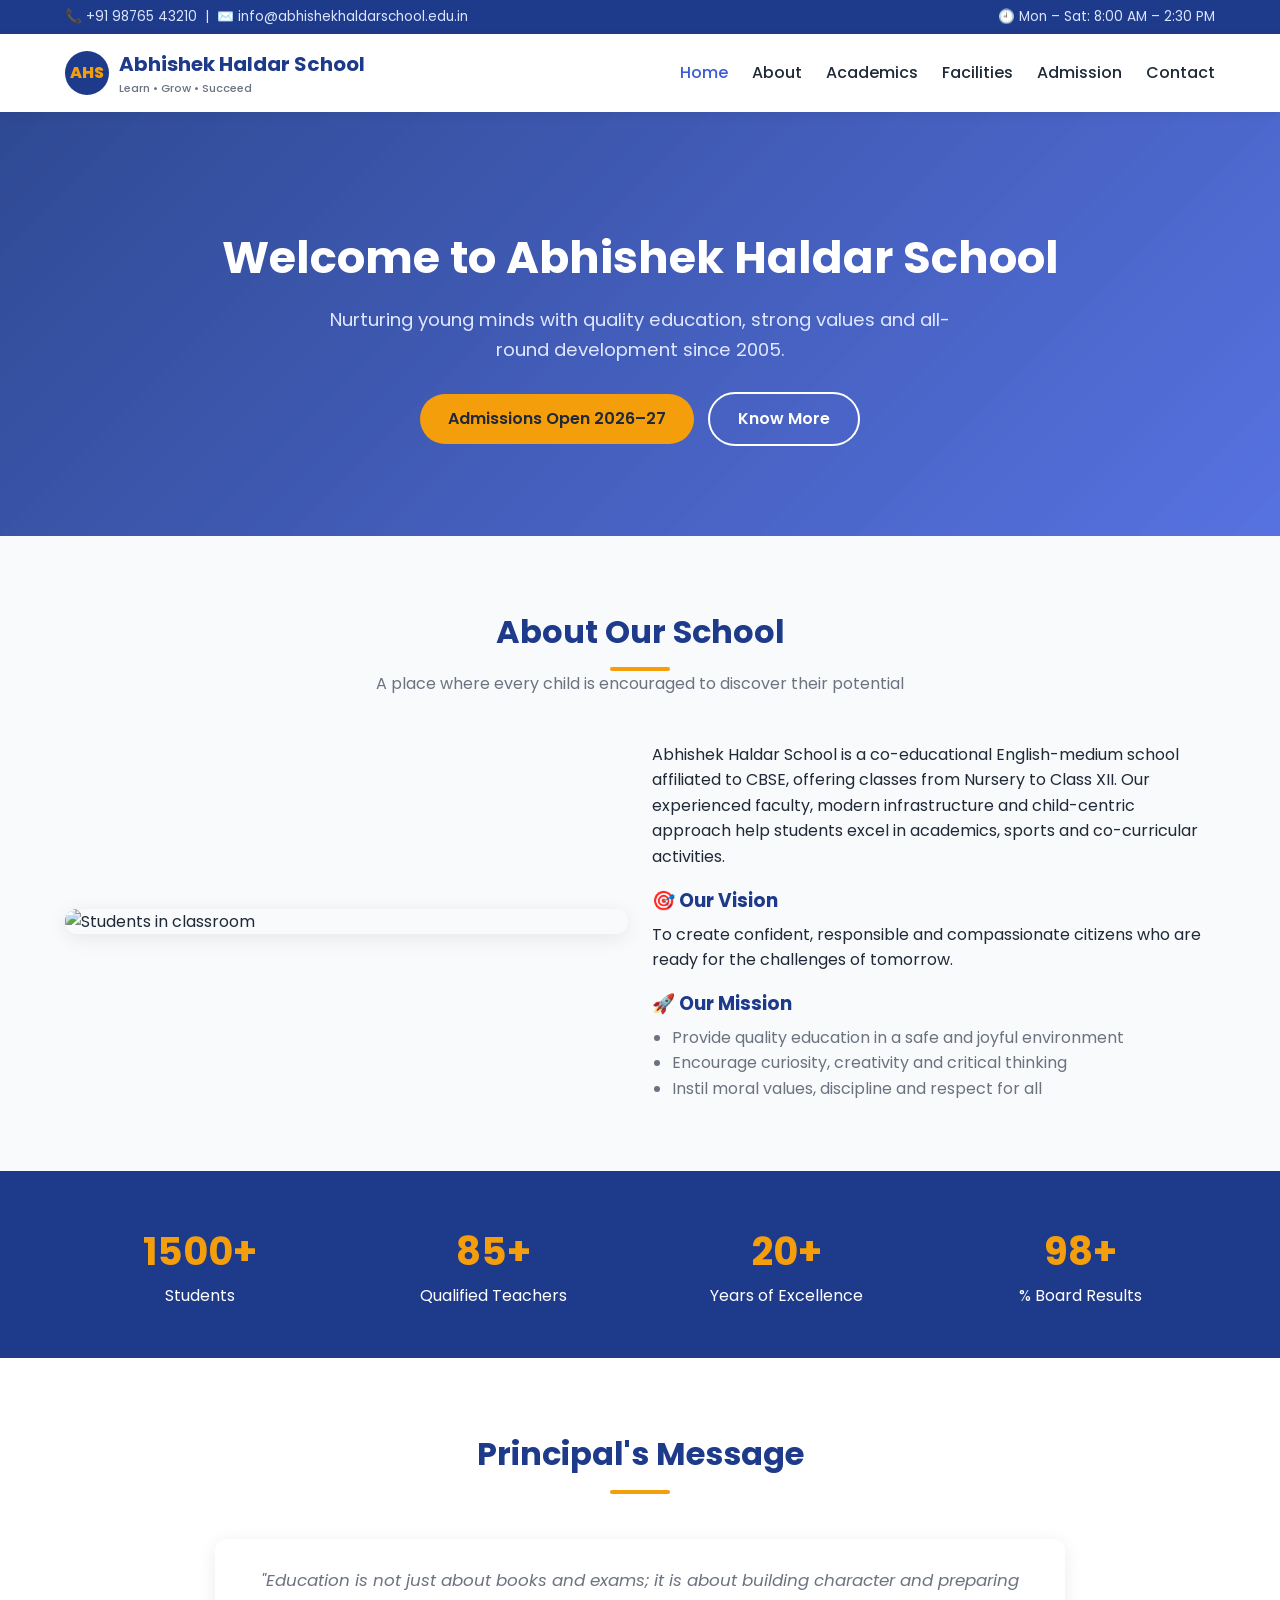
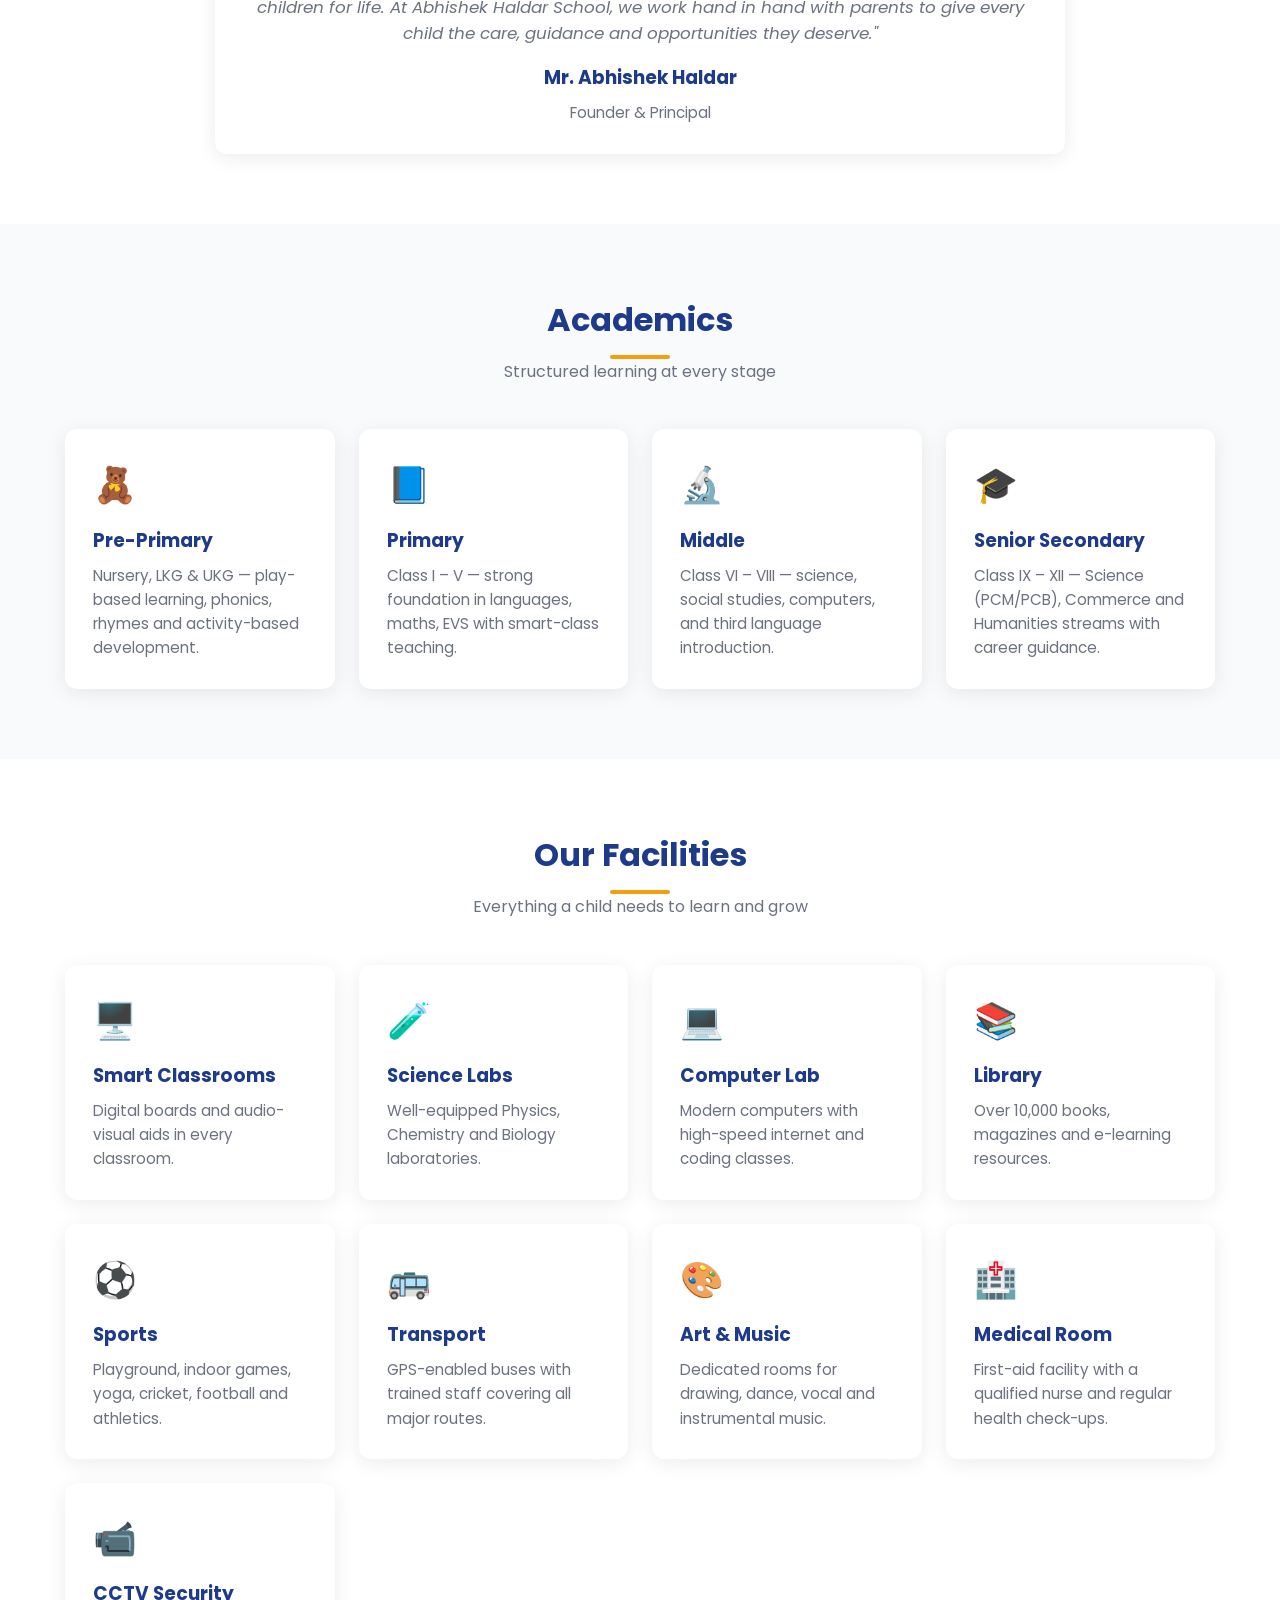
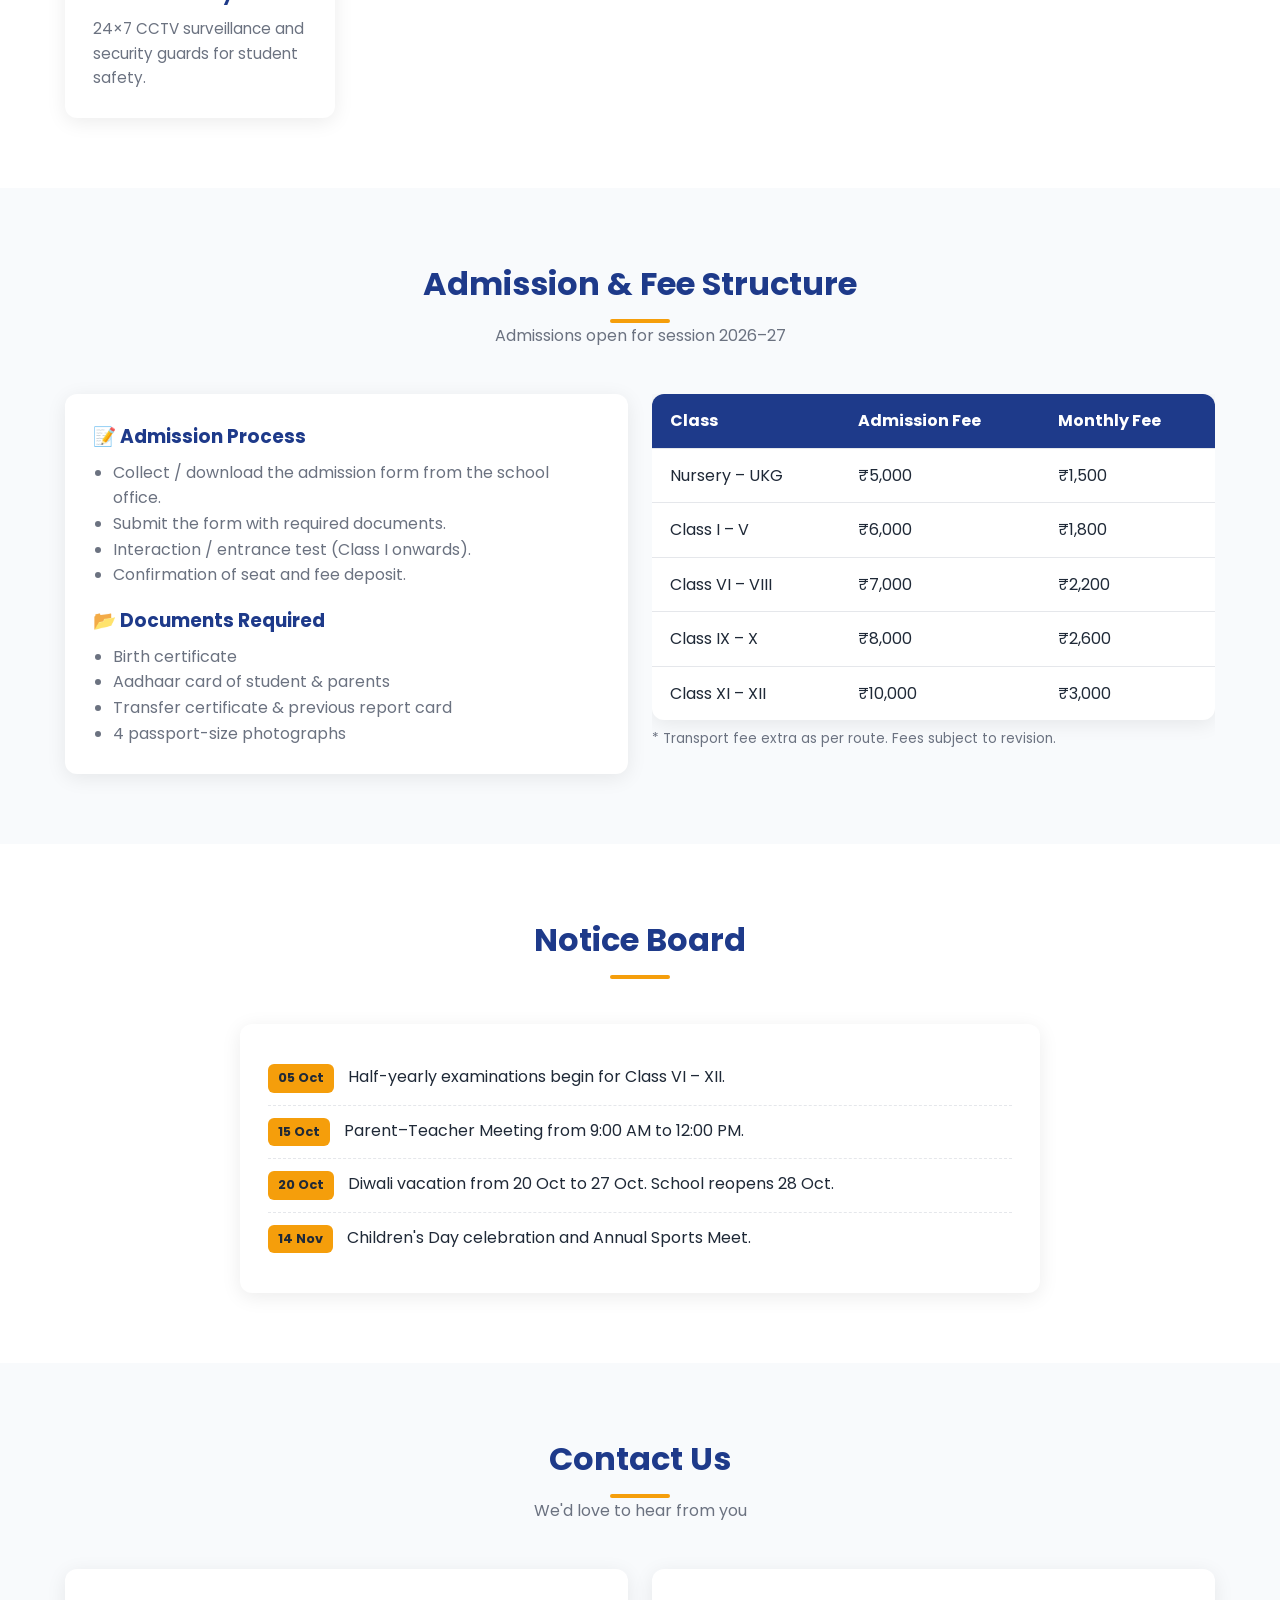
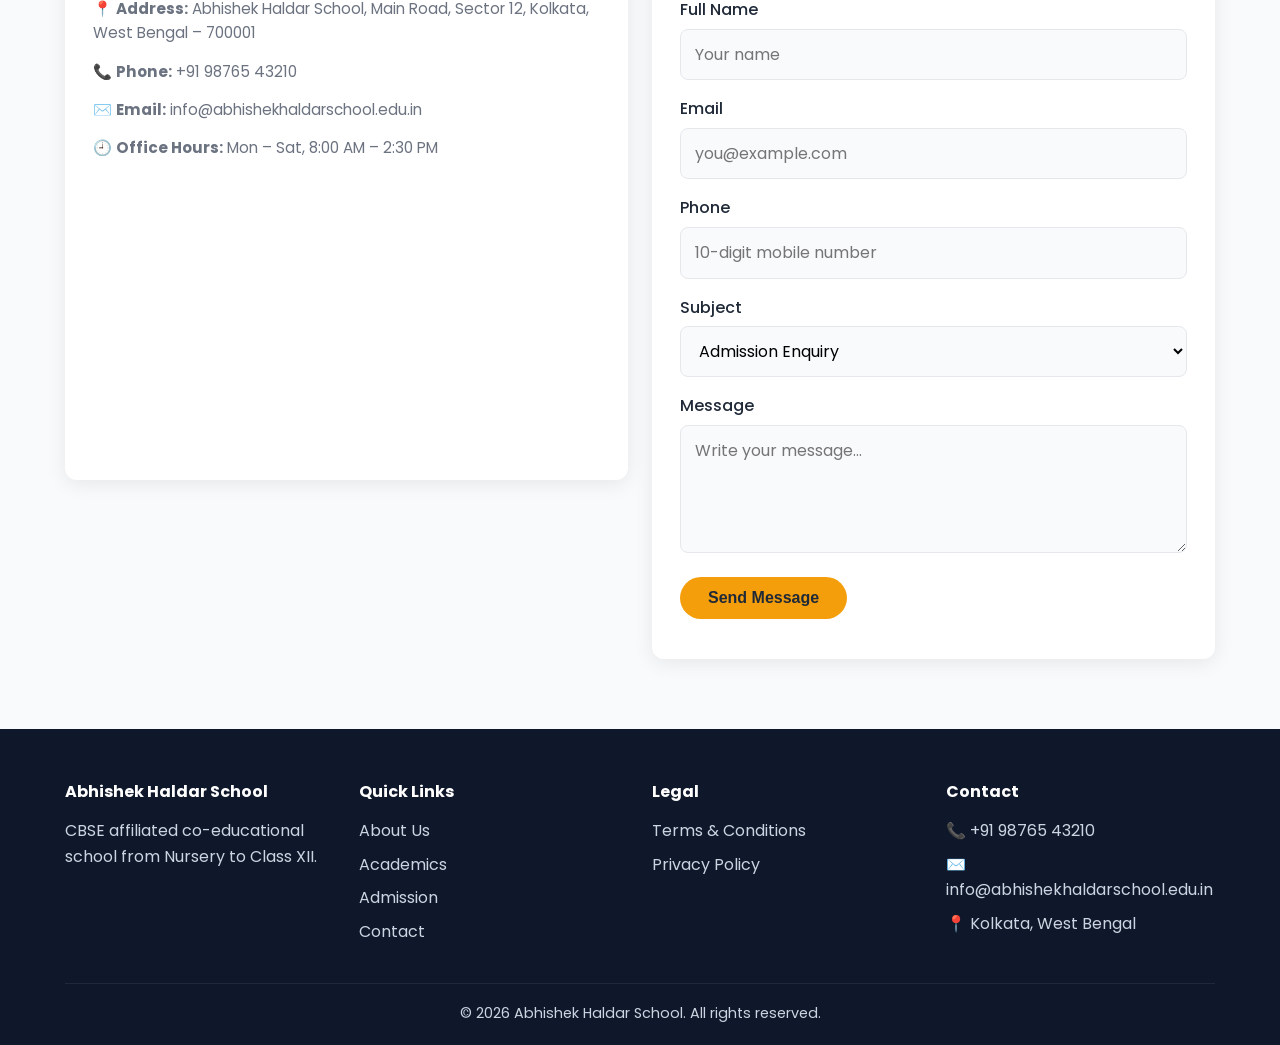
==== index.html @ 95cd35b5 "Add Abhishek Haldar School website with terms and privacy pages Co-Authored-By: Claude Opus 5.5 <nor" ====
<!DOCTYPE html>
<html lang="en">
<head>
  <meta charset="UTF-8" />
  <meta name="viewport" content="width=device-width, initial-scale=1.0" />
  <title>Abhishek Haldar School | Learn, Grow, Succeed</title>
  <meta name="description" content="Abhishek Haldar School - CBSE affiliated co-educational school from Nursery to Class XII, focused on quality education and holistic development." />
  <link rel="preconnect" href="https://fonts.googleapis.com" />
  <link href="https://fonts.googleapis.com/css2?family=Poppins:wght@400;500;600;700;800&display=swap" rel="stylesheet" />
  <link rel="stylesheet" href="style.css" />
</head>
<body>

  <div class="topbar">
    <div class="container">
      <span>📞 +91 98765 43210 &nbsp;|&nbsp; ✉️ info@abhishekhaldarschool.edu.in</span>
      <span>🕘 Mon – Sat: 8:00 AM – 2:30 PM</span>
    </div>
  </div>

  <header>
    <div class="container nav">
      <a href="index.html" class="logo">
        <div class="logo-badge">AHS</div>
        <div>Abhishek Haldar School<small>Learn • Grow • Succeed</small></div>
      </a>
      <button class="menu-toggle" aria-label="Open menu">☰</button>
      <ul class="nav-links">
        <li><a href="#home" class="active">Home</a></li>
        <li><a href="#about">About</a></li>
        <li><a href="#academics">Academics</a></li>
        <li><a href="#facilities">Facilities</a></li>
        <li><a href="#admission">Admission</a></li>
        <li><a href="#contact">Contact</a></li>
      </ul>
    </div>
  </header>

  <!-- Hero -->
  <section class="hero" id="home">
    <div class="container">
      <h1>Welcome to Abhishek Haldar School</h1>
      <p>Nurturing young minds with quality education, strong values and all-round development since 2005.</p>
      <a href="#admission" class="btn btn-primary">Admissions Open 2026–27</a>
      <a href="#about" class="btn btn-outline">Know More</a>
    </div>
  </section>

  <!-- About -->
  <section id="about">
    <div class="container">
      <div class="section-title">
        <h2>About Our School</h2>
        <p>A place where every child is encouraged to discover their potential</p>
      </div>
      <div class="grid grid-2">
        <img class="about-img reveal" src="https://images.unsplash.com/photo-1503676260728-1c00da094a0b?w=900" alt="Students in classroom" />
        <div class="about-text reveal">
          <p>Abhishek Haldar School is a co-educational English-medium school affiliated to CBSE, offering classes from Nursery to Class XII. Our experienced faculty, modern infrastructure and child-centric approach help students excel in academics, sports and co-curricular activities.</p>
          <h3>🎯 Our Vision</h3>
          <p>To create confident, responsible and compassionate citizens who are ready for the challenges of tomorrow.</p>
          <h3>🚀 Our Mission</h3>
          <ul>
            <li>Provide quality education in a safe and joyful environment</li>
            <li>Encourage curiosity, creativity and critical thinking</li>
            <li>Instil moral values, discipline and respect for all</li>
          </ul>
        </div>
      </div>
    </div>
  </section>

  <!-- Stats -->
  <div class="stats">
    <div class="container grid grid-4">
      <div class="stat"><h3 class="counter" data-target="1500">0</h3><p>Students</p></div>
      <div class="stat"><h3 class="counter" data-target="85">0</h3><p>Qualified Teachers</p></div>
      <div class="stat"><h3 class="counter" data-target="20">0</h3><p>Years of Excellence</p></div>
      <div class="stat"><h3 class="counter" data-target="98">0</h3><p>% Board Results</p></div>
    </div>
  </div>

  <!-- Principal message -->
  <section class="alt-bg">
    <div class="container">
      <div class="section-title"><h2>Principal's Message</h2></div>
      <div class="card reveal" style="max-width:850px;margin:auto;text-align:center;">
        <p style="font-size:1.05rem;font-style:italic;">"Education is not just about books and exams; it is about building character and preparing children for life. At Abhishek Haldar School, we work hand in hand with parents to give every child the care, guidance and opportunities they deserve."</p>
        <h3 style="margin-top:16px;">Mr. Abhishek Haldar</h3>
        <p>Founder &amp; Principal</p>
      </div>
    </div>
  </section>

  <!-- Academics -->
  <section id="academics">
    <div class="container">
      <div class="section-title">
        <h2>Academics</h2>
        <p>Structured learning at every stage</p>
      </div>
      <div class="grid grid-4">
        <div class="card reveal"><div class="icon">🧸</div><h3>Pre-Primary</h3><p>Nursery, LKG &amp; UKG — play-based learning, phonics, rhymes and activity-based development.</p></div>
        <div class="card reveal"><div class="icon">📘</div><h3>Primary</h3><p>Class I – V — strong foundation in languages, maths, EVS with smart-class teaching.</p></div>
        <div class="card reveal"><div class="icon">🔬</div><h3>Middle</h3><p>Class VI – VIII — science, social studies, computers, and third language introduction.</p></div>
        <div class="card reveal"><div class="icon">🎓</div><h3>Senior Secondary</h3><p>Class IX – XII — Science (PCM/PCB), Commerce and Humanities streams with career guidance.</p></div>
      </div>
    </div>
  </section>

  <!-- Facilities -->
  <section id="facilities" class="alt-bg">
    <div class="container">
      <div class="section-title">
        <h2>Our Facilities</h2>
        <p>Everything a child needs to learn and grow</p>
      </div>
      <div class="grid grid-3">
        <div class="card reveal"><div class="icon">🖥️</div><h3>Smart Classrooms</h3><p>Digital boards and audio-visual aids in every classroom.</p></div>
        <div class="card reveal"><div class="icon">🧪</div><h3>Science Labs</h3><p>Well-equipped Physics, Chemistry and Biology laboratories.</p></div>
        <div class="card reveal"><div class="icon">💻</div><h3>Computer Lab</h3><p>Modern computers with high-speed internet and coding classes.</p></div>
        <div class="card reveal"><div class="icon">📚</div><h3>Library</h3><p>Over 10,000 books, magazines and e-learning resources.</p></div>
        <div class="card reveal"><div class="icon">⚽</div><h3>Sports</h3><p>Playground, indoor games, yoga, cricket, football and athletics.</p></div>
        <div class="card reveal"><div class="icon">🚌</div><h3>Transport</h3><p>GPS-enabled buses with trained staff covering all major routes.</p></div>
        <div class="card reveal"><div class="icon">🎨</div><h3>Art &amp; Music</h3><p>Dedicated rooms for drawing, dance, vocal and instrumental music.</p></div>
        <div class="card reveal"><div class="icon">🏥</div><h3>Medical Room</h3><p>First-aid facility with a qualified nurse and regular health check-ups.</p></div>
        <div class="card reveal"><div class="icon">📹</div><h3>CCTV Security</h3><p>24×7 CCTV surveillance and security guards for student safety.</p></div>
      </div>
    </div>
  </section>

  <!-- Admission -->
  <section id="admission">
    <div class="container">
      <div class="section-title">
        <h2>Admission &amp; Fee Structure</h2>
        <p>Admissions open for session 2026–27</p>
      </div>
      <div class="grid grid-2" style="align-items:start;">
        <div class="card reveal">
          <h3>📝 Admission Process</h3>
          <ul style="padding-left:20px;color:var(--muted);">
            <li>Collect / download the admission form from the school office.</li>
            <li>Submit the form with required documents.</li>
            <li>Interaction / entrance test (Class I onwards).</li>
            <li>Confirmation of seat and fee deposit.</li>
          </ul>
          <h3 style="margin-top:18px;">📂 Documents Required</h3>
          <ul style="padding-left:20px;color:var(--muted);">
            <li>Birth certificate</li>
            <li>Aadhaar card of student &amp; parents</li>
            <li>Transfer certificate &amp; previous report card</li>
            <li>4 passport-size photographs</li>
          </ul>
        </div>
        <div class="table-wrap reveal">
          <table>
            <thead><tr><th>Class</th><th>Admission Fee</th><th>Monthly Fee</th></tr></thead>
            <tbody>
              <tr><td>Nursery – UKG</td><td>₹5,000</td><td>₹1,500</td></tr>
              <tr><td>Class I – V</td><td>₹6,000</td><td>₹1,800</td></tr>
              <tr><td>Class VI – VIII</td><td>₹7,000</td><td>₹2,200</td></tr>
              <tr><td>Class IX – X</td><td>₹8,000</td><td>₹2,600</td></tr>
              <tr><td>Class XI – XII</td><td>₹10,000</td><td>₹3,000</td></tr>
            </tbody>
          </table>
          <p style="font-size:0.85rem;color:var(--muted);margin-top:8px;">* Transport fee extra as per route. Fees subject to revision.</p>
        </div>
      </div>
    </div>
  </section>

  <!-- Notice board -->
  <section class="alt-bg">
    <div class="container">
      <div class="section-title"><h2>Notice Board</h2></div>
      <div class="card reveal" style="max-width:800px;margin:auto;">
        <ul class="notice-list">
          <li><span class="notice-date">05 Oct</span><span>Half-yearly examinations begin for Class VI – XII.</span></li>
          <li><span class="notice-date">15 Oct</span><span>Parent–Teacher Meeting from 9:00 AM to 12:00 PM.</span></li>
          <li><span class="notice-date">20 Oct</span><span>Diwali vacation from 20 Oct to 27 Oct. School reopens 28 Oct.</span></li>
          <li><span class="notice-date">14 Nov</span><span>Children's Day celebration and Annual Sports Meet.</span></li>
        </ul>
      </div>
    </div>
  </section>

  <!-- Contact -->
  <section id="contact">
    <div class="container">
      <div class="section-title">
        <h2>Contact Us</h2>
        <p>We'd love to hear from you</p>
      </div>
      <div class="grid grid-2" style="align-items:start;">
        <div class="contact-info card reveal">
          <p>📍 <strong>Address:</strong> Abhishek Haldar School, Main Road, Sector 12, Kolkata, West Bengal – 700001</p>
          <p>📞 <strong>Phone:</strong> +91 98765 43210</p>
          <p>✉️ <strong>Email:</strong> info@abhishekhaldarschool.edu.in</p>
          <p>🕘 <strong>Office Hours:</strong> Mon – Sat, 8:00 AM – 2:30 PM</p>
          <iframe class="map" loading="lazy" title="School location"
            src="https://www.google.com/maps?q=Kolkata&output=embed"></iframe>
        </div>
        <form id="contactForm" class="card reveal" novalidate>
          <div class="form-group"><label for="name">Full Name</label><input id="name" type="text" placeholder="Your name" /></div>
          <div class="form-group"><label for="email">Email</label><input id="email" type="email" placeholder="you@example.com" /></div>
          <div class="form-group"><label for="phone">Phone</label><input id="phone" type="tel" placeholder="10-digit mobile number" /></div>
          <div class="form-group">
            <label for="subject">Subject</label>
            <select id="subject">
              <option>Admission Enquiry</option>
              <option>Fee Related</option>
              <option>Transport</option>
              <option>General Enquiry</option>
            </select>
          </div>
          <div class="form-group"><label for="message">Message</label><textarea id="message" rows="4" placeholder="Write your message..."></textarea></div>
          <button type="submit" class="btn btn-primary">Send Message</button>
          <p class="form-msg" id="formMsg"></p>
        </form>
      </div>
    </div>
  </section>

  <footer>
    <div class="container grid grid-4">
      <div>
        <h4>Abhishek Haldar School</h4>
        <p>CBSE affiliated co-educational school from Nursery to Class XII.</p>
      </div>
      <div>
        <h4>Quick Links</h4>
        <ul>
          <li><a href="#about">About Us</a></li>
          <li><a href="#academics">Academics</a></li>
          <li><a href="#admission">Admission</a></li>
          <li><a href="#contact">Contact</a></li>
        </ul>
      </div>
      <div>
        <h4>Legal</h4>
        <ul>
          <li><a href="terms.html">Terms &amp; Conditions</a></li>
          <li><a href="privacy.html">Privacy Policy</a></li>
        </ul>
      </div>
      <div>
        <h4>Contact</h4>
        <ul>
          <li>📞 +91 98765 43210</li>
          <li>✉️ info@abhishekhaldarschool.edu.in</li>
          <li>📍 Kolkata, West Bengal</li>
        </ul>
      </div>
    </div>
    <div class="container footer-bottom">
      © <span class="year"></span> Abhishek Haldar School. All rights reserved.
    </div>
  </footer>

  <button id="backToTop" aria-label="Back to top">↑</button>
  <script src="script.js"></script>
</body>
</html>
---- style.css ----
:root {
  --primary: #1e3a8a;
  --primary-light: #3b5bdb;
  --accent: #f59e0b;
  --text: #1f2937;
  --muted: #6b7280;
  --bg: #f8fafc;
  --white: #ffffff;
  --border: #e5e7eb;
  --radius: 12px;
  --shadow: 0 4px 20px rgba(0, 0, 0, 0.08);
}

* { margin: 0; padding: 0; box-sizing: border-box; }

html { scroll-behavior: smooth; }

body {
  font-family: "Poppins", "Segoe UI", Arial, sans-serif;
  color: var(--text);
  background: var(--bg);
  line-height: 1.6;
}

a { color: var(--primary-light); text-decoration: none; }
img { max-width: 100%; display: block; }

.container { width: 90%; max-width: 1150px; margin: 0 auto; }

/* ---------- Top bar ---------- */
.topbar {
  background: var(--primary);
  color: #dbe4ff;
  font-size: 0.85rem;
  padding: 6px 0;
}
.topbar .container { display: flex; justify-content: space-between; flex-wrap: wrap; gap: 8px; }

/* ---------- Header / Nav ---------- */
header {
  background: var(--white);
  box-shadow: 0 2px 10px rgba(0, 0, 0, 0.06);
  position: sticky;
  top: 0;
  z-index: 100;
}
.nav { display: flex; align-items: center; justify-content: space-between; padding: 14px 0; }
.logo { display: flex; align-items: center; gap: 10px; color: var(--primary); font-weight: 700; font-size: 1.25rem; }
.logo-badge {
  width: 44px; height: 44px; border-radius: 50%;
  background: var(--primary); color: var(--accent);
  display: grid; place-items: center; font-weight: 800; font-size: 1rem;
}
.logo small { display: block; font-size: 0.7rem; color: var(--muted); font-weight: 500; }

.nav-links { display: flex; gap: 24px; list-style: none; }
.nav-links a { color: var(--text); font-weight: 500; transition: color 0.2s; }
.nav-links a:hover, .nav-links a.active { color: var(--primary-light); }

.menu-toggle { display: none; background: none; border: none; font-size: 1.6rem; cursor: pointer; color: var(--primary); }

/* ---------- Hero ---------- */
.hero {
  background: linear-gradient(135deg, rgba(30, 58, 138, 0.92), rgba(59, 91, 219, 0.85)),
    url("https://images.unsplash.com/photo-1580582932707-520aed937b7b?w=1600") center/cover;
  color: var(--white);
  padding: 110px 0 90px;
  text-align: center;
}
.hero h1 { font-size: 2.8rem; margin-bottom: 12px; }
.hero p { font-size: 1.15rem; max-width: 650px; margin: 0 auto 28px; color: #e0e7ff; }

.btn {
  display: inline-block; padding: 12px 28px; border-radius: 30px;
  font-weight: 600; transition: transform 0.2s, background 0.2s; cursor: pointer; border: none; font-size: 1rem;
}
.btn-primary { background: var(--accent); color: #1f2937; }
.btn-primary:hover { transform: translateY(-2px); background: #fbbf24; }
.btn-outline { border: 2px solid var(--white); color: var(--white); margin-left: 10px; }
.btn-outline:hover { background: var(--white); color: var(--primary); }

/* ---------- Sections ---------- */
section { padding: 70px 0; }
.section-title { text-align: center; margin-bottom: 45px; }
.section-title h2 { font-size: 2rem; color: var(--primary); }
.section-title p { color: var(--muted); }
.section-title h2::after {
  content: ""; display: block; width: 60px; height: 4px;
  background: var(--accent); margin: 10px auto 0; border-radius: 2px;
}

.grid { display: grid; gap: 24px; }
.grid-2 { grid-template-columns: repeat(auto-fit, minmax(300px, 1fr)); align-items: center; }
.grid-3 { grid-template-columns: repeat(auto-fit, minmax(260px, 1fr)); }
.grid-4 { grid-template-columns: repeat(auto-fit, minmax(200px, 1fr)); }

.card {
  background: var(--white); border-radius: var(--radius); padding: 28px;
  box-shadow: var(--shadow); transition: transform 0.25s;
}
.card:hover { transform: translateY(-5px); }
.card .icon { font-size: 2.2rem; margin-bottom: 12px; }
.card h3 { color: var(--primary); margin-bottom: 8px; }
.card p { color: var(--muted); font-size: 0.95rem; }

.about-img { border-radius: var(--radius); box-shadow: var(--shadow); }
.about-text h3 { color: var(--primary); margin: 16px 0 6px; }
.about-text ul { padding-left: 20px; color: var(--muted); }

/* ---------- Stats ---------- */
.stats { background: var(--primary); color: var(--white); text-align: center; padding: 50px 0; }
.stat h3 { font-size: 2.4rem; color: var(--accent); }

/* ---------- Table ---------- */
.table-wrap { overflow-x: auto; }
table { width: 100%; border-collapse: collapse; background: var(--white); border-radius: var(--radius); overflow: hidden; box-shadow: var(--shadow); }
th, td { padding: 14px 18px; text-align: left; border-bottom: 1px solid var(--border); }
th { background: var(--primary); color: var(--white); }
tr:last-child td { border-bottom: none; }

/* ---------- Notice board ---------- */
.notice-list { list-style: none; }
.notice-list li { padding: 12px 0; border-bottom: 1px dashed var(--border); display: flex; gap: 14px; }
.notice-list li:last-child { border-bottom: none; }
.notice-date { background: var(--accent); color: #1f2937; font-weight: 700; font-size: 0.8rem; border-radius: 6px; padding: 4px 10px; white-space: nowrap; height: fit-content; }

/* ---------- Contact ---------- */
.alt-bg { background: var(--white); }
form .form-group { margin-bottom: 16px; }
form label { display: block; font-weight: 500; margin-bottom: 6px; }
form input, form textarea, form select {
  width: 100%; padding: 12px 14px; border: 1px solid var(--border);
  border-radius: 8px; font: inherit; background: var(--bg);
}
form input:focus, form textarea:focus, form select:focus { outline: 2px solid var(--primary-light); border-color: transparent; }
.form-msg { margin-top: 12px; font-weight: 500; }
.form-msg.success { color: #16a34a; }
.form-msg.error { color: #dc2626; }
.contact-info p { margin-bottom: 14px; }
.map { width: 100%; height: 260px; border: 0; border-radius: var(--radius); margin-top: 10px; }

/* ---------- Legal pages ---------- */
.page-banner { background: var(--primary); color: var(--white); padding: 60px 0; text-align: center; }
.page-banner h1 { font-size: 2.3rem; }
.page-banner p { color: #c7d2fe; }
.legal { background: var(--white); border-radius: var(--radius); box-shadow: var(--shadow); padding: 40px; margin: -30px auto 60px; position: relative; max-width: 900px; }
.legal h2 { color: var(--primary); margin: 28px 0 10px; font-size: 1.3rem; }
.legal h2:first-of-type { margin-top: 0; }
.legal p, .legal li { color: #374151; margin-bottom: 8px; }
.legal ul { padding-left: 22px; }
.updated { color: var(--muted); font-size: 0.9rem; margin-bottom: 20px; }

/* ---------- Footer ---------- */
footer { background: #0f172a; color: #cbd5e1; padding: 50px 0 20px; }
footer h4 { color: var(--white); margin-bottom: 14px; }
footer ul { list-style: none; }
footer li { margin-bottom: 8px; }
footer a { color: #cbd5e1; }
footer a:hover { color: var(--accent); }
.footer-bottom { border-top: 1px solid #1e293b; margin-top: 30px; padding-top: 18px; text-align: center; font-size: 0.9rem; }

/* ---------- Back to top ---------- */
#backToTop {
  position: fixed; right: 20px; bottom: 20px; width: 44px; height: 44px; border-radius: 50%;
  background: var(--accent); border: none; font-size: 1.2rem; cursor: pointer;
  box-shadow: var(--shadow); display: none;
}

/* ---------- Reveal animation ---------- */
.reveal { opacity: 0; transform: translateY(30px); transition: all 0.6s ease; }
.reveal.visible { opacity: 1; transform: none; }

/* ---------- Responsive ---------- */
@media (max-width: 820px) {
  .menu-toggle { display: block; }
  .nav-links {
    position: absolute; top: 100%; left: 0; right: 0; background: var(--white);
    flex-direction: column; gap: 0; display: none; box-shadow: 0 8px 16px rgba(0, 0, 0, 0.08);
  }
  .nav-links.open { display: flex; }
  .nav-links li a { display: block; padding: 14px 5%; border-top: 1px solid var(--border); }
  .hero h1 { font-size: 2rem; }
  .btn-outline { margin: 12px 0 0; }
  .legal { padding: 24px; }
}
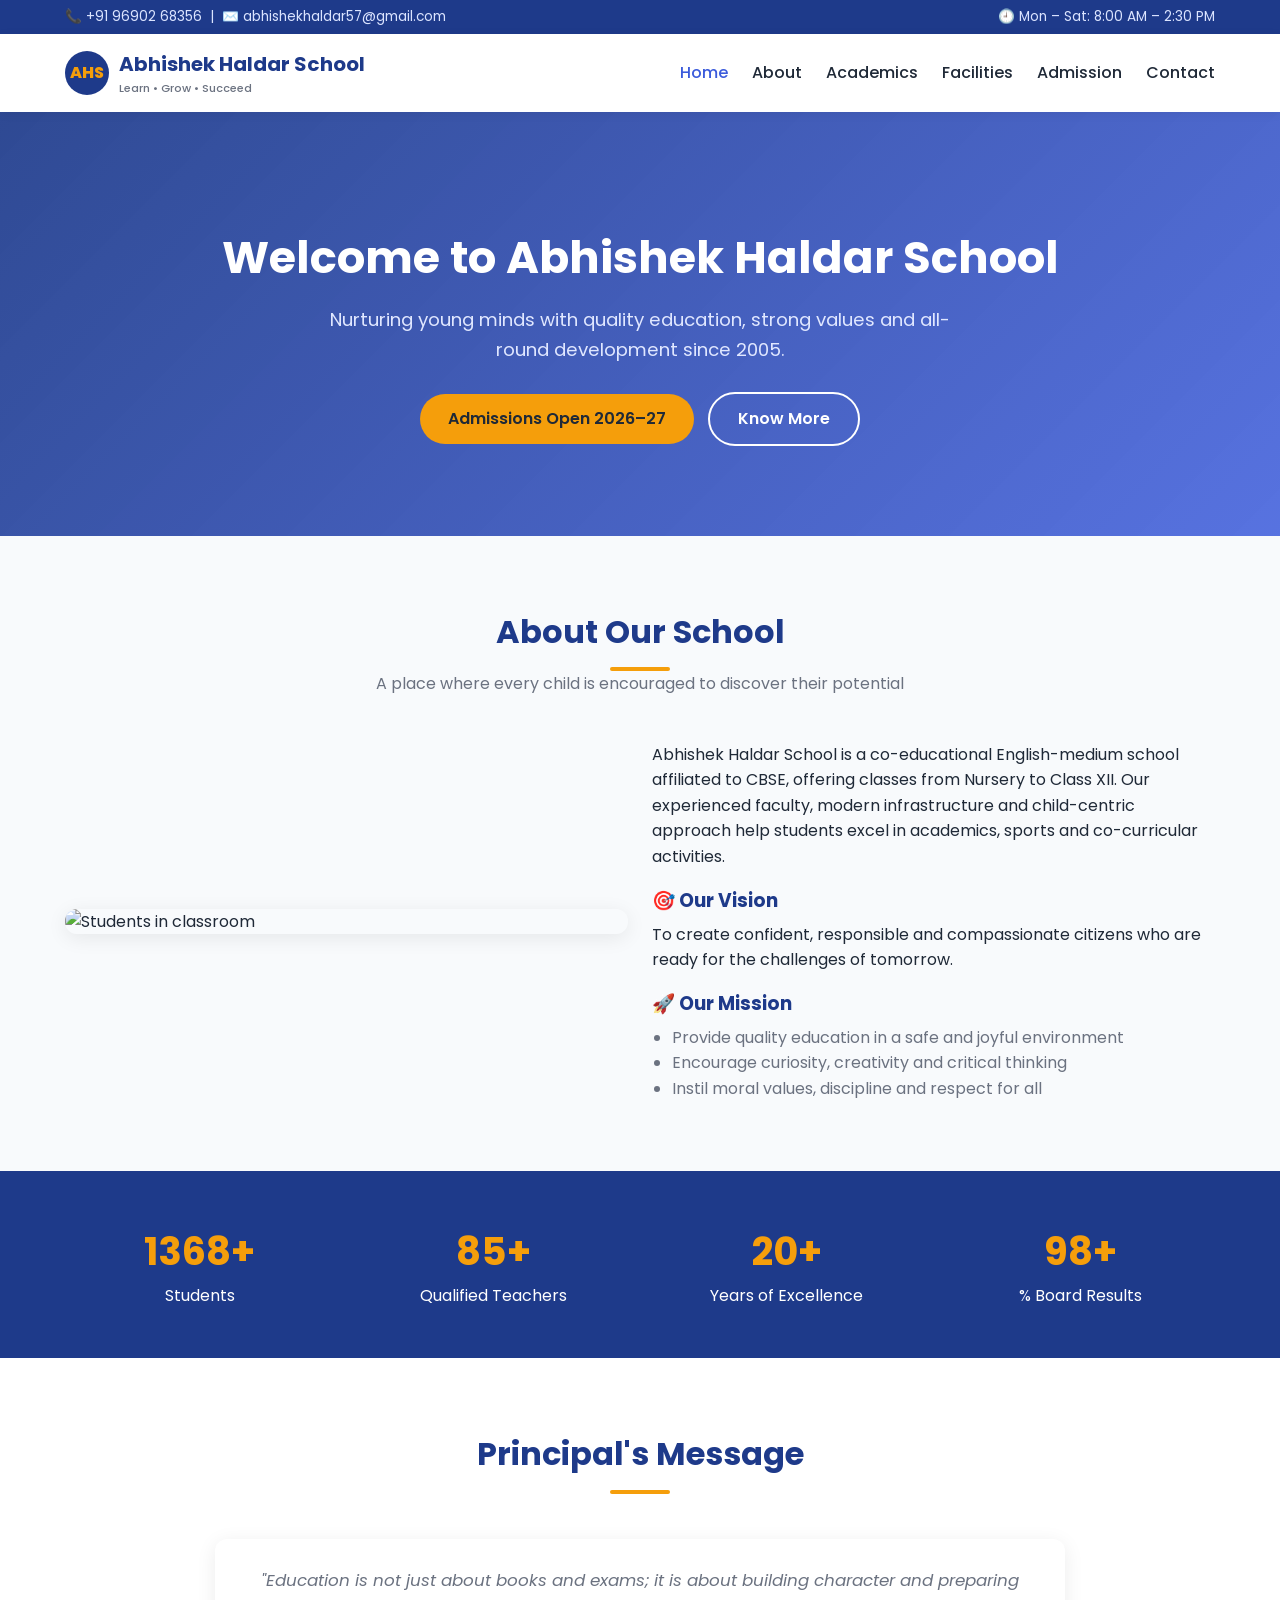
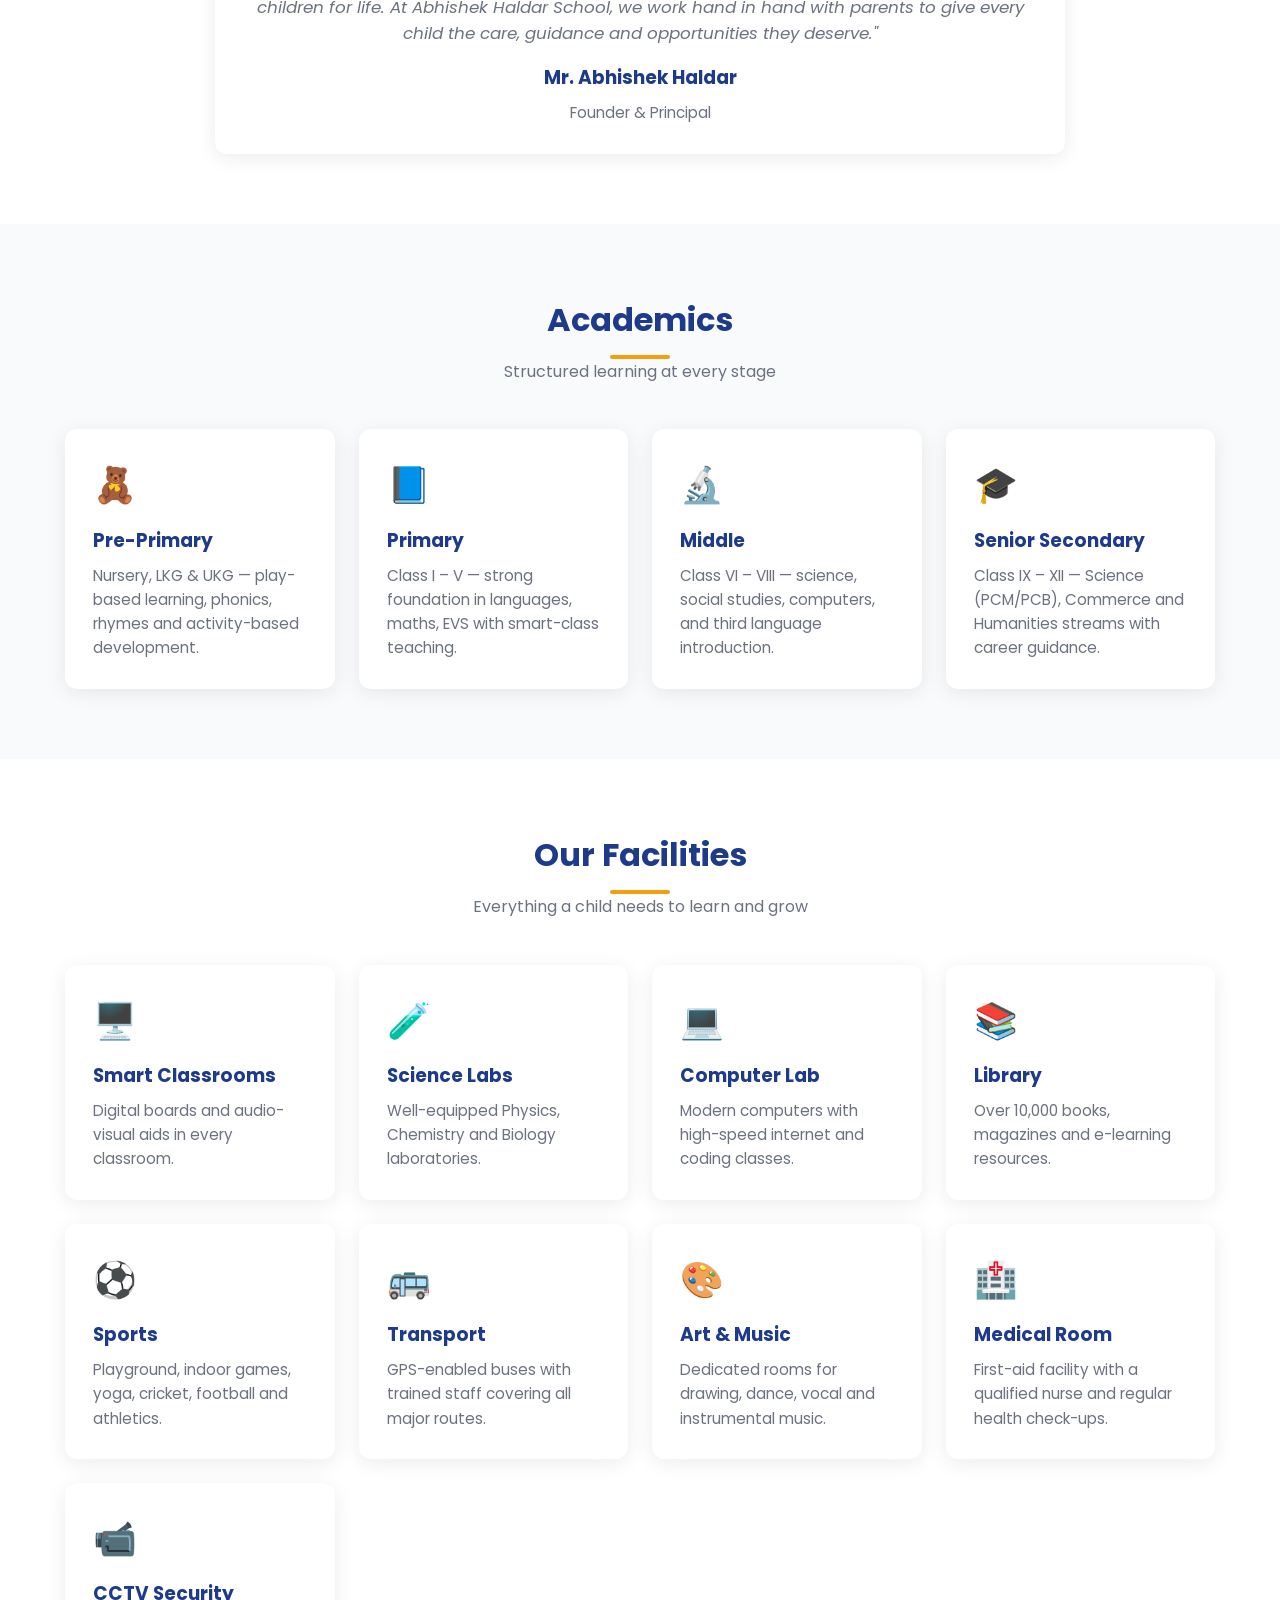
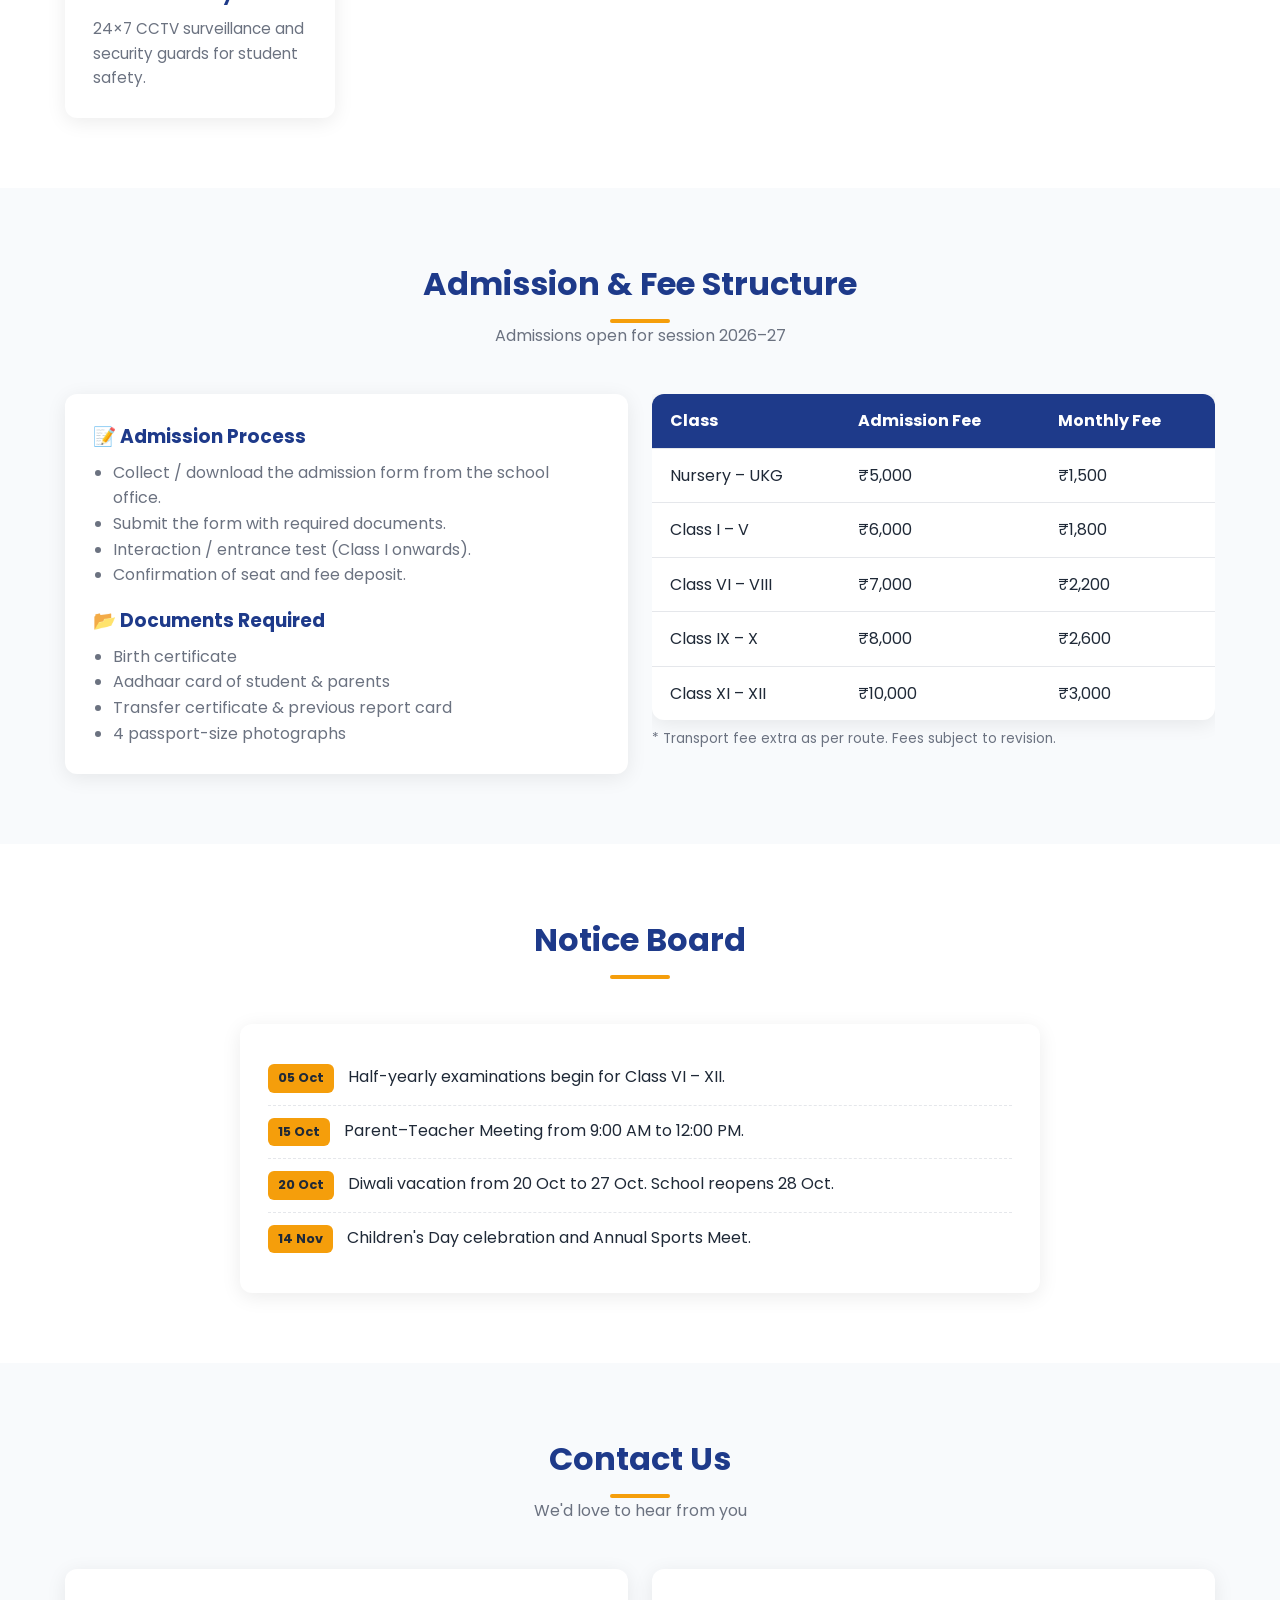
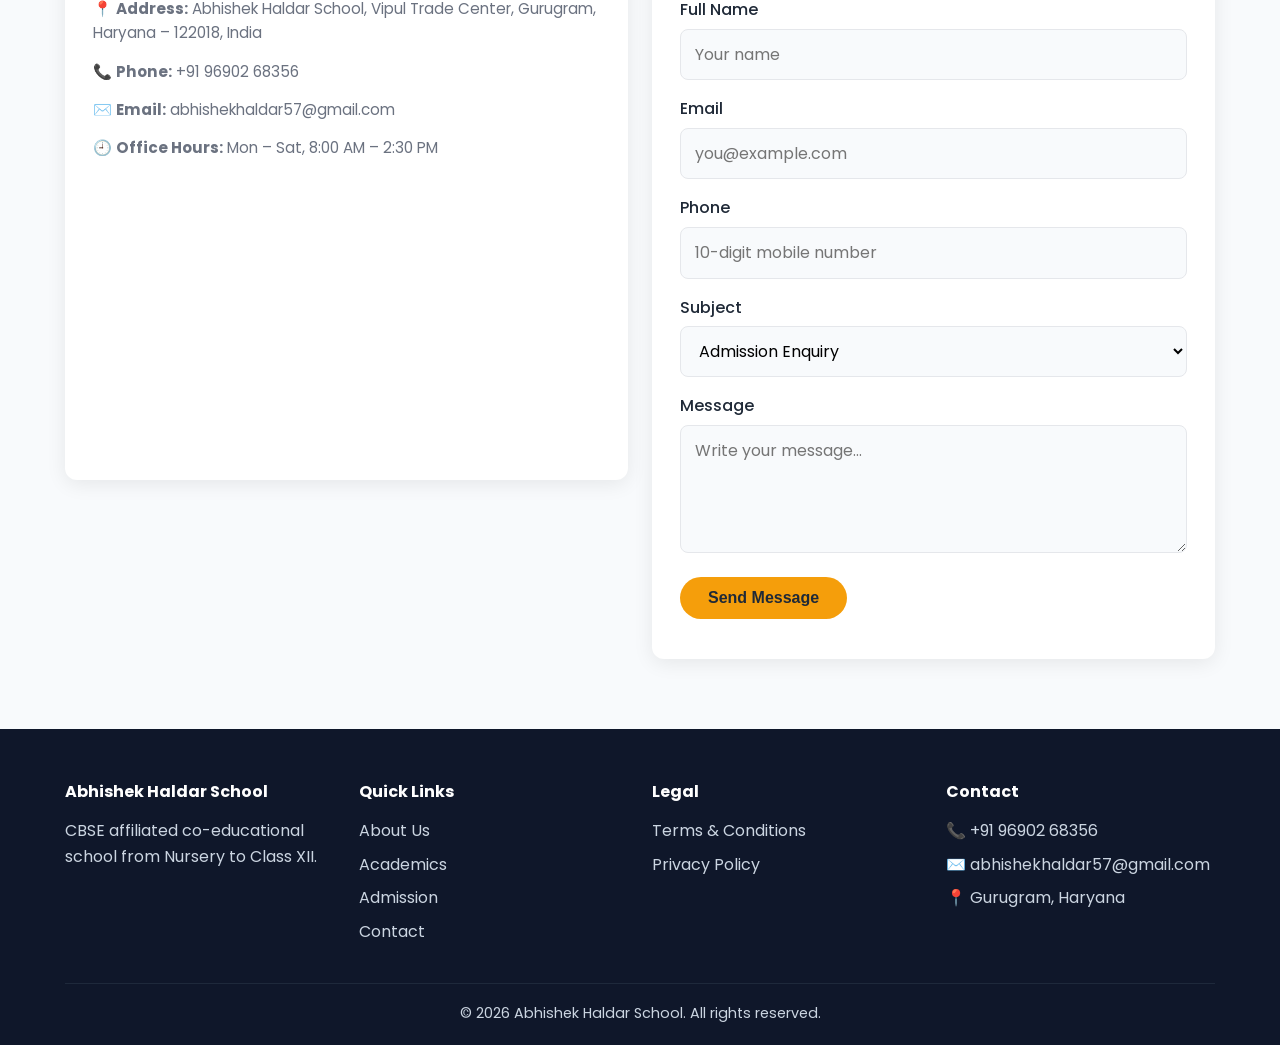
==== commit a33d1a97: "Update school contact details: phone, email and Gurugram address Co-Authored-By: Claude Opus 5.5 <no" ====
--- a/index.html
+++ b/index.html
@@ -13,7 +13,7 @@
 
   <div class="topbar">
     <div class="container">
-      <span>📞 +91 98765 43210 &nbsp;|&nbsp; ✉️ info@abhishekhaldarschool.edu.in</span>
+      <span>📞 +91 96902 68356 &nbsp;|&nbsp; ✉️ abhishekhaldar57@gmail.com</span>
       <span>🕘 Mon – Sat: 8:00 AM – 2:30 PM</span>
     </div>
   </div>
@@ -194,12 +194,12 @@
       </div>
       <div class="grid grid-2" style="align-items:start;">
         <div class="contact-info card reveal">
-          <p>📍 <strong>Address:</strong> Abhishek Haldar School, Main Road, Sector 12, Kolkata, West Bengal – 700001</p>
-          <p>📞 <strong>Phone:</strong> +91 98765 43210</p>
-          <p>✉️ <strong>Email:</strong> info@abhishekhaldarschool.edu.in</p>
+          <p>📍 <strong>Address:</strong> Abhishek Haldar School, Vipul Trade Center, Gurugram, Haryana – 122018, India</p>
+          <p>📞 <strong>Phone:</strong> +91 96902 68356</p>
+          <p>✉️ <strong>Email:</strong> abhishekhaldar57@gmail.com</p>
           <p>🕘 <strong>Office Hours:</strong> Mon – Sat, 8:00 AM – 2:30 PM</p>
           <iframe class="map" loading="lazy" title="School location"
-            src="https://www.google.com/maps?q=Kolkata&output=embed"></iframe>
+            src="https://www.google.com/maps?q=Vipul+Trade+Center+Gurugram+Haryana+122018&output=embed"></iframe>
         </div>
         <form id="contactForm" class="card reveal" novalidate>
           <div class="form-group"><label for="name">Full Name</label><input id="name" type="text" placeholder="Your name" /></div>
@@ -247,9 +247,9 @@
       <div>
         <h4>Contact</h4>
         <ul>
-          <li>📞 +91 98765 43210</li>
-          <li>✉️ info@abhishekhaldarschool.edu.in</li>
-          <li>📍 Kolkata, West Bengal</li>
+          <li>📞 +91 96902 68356</li>
+          <li>✉️ abhishekhaldar57@gmail.com</li>
+          <li>📍 Gurugram, Haryana</li>
         </ul>
       </div>
     </div>
